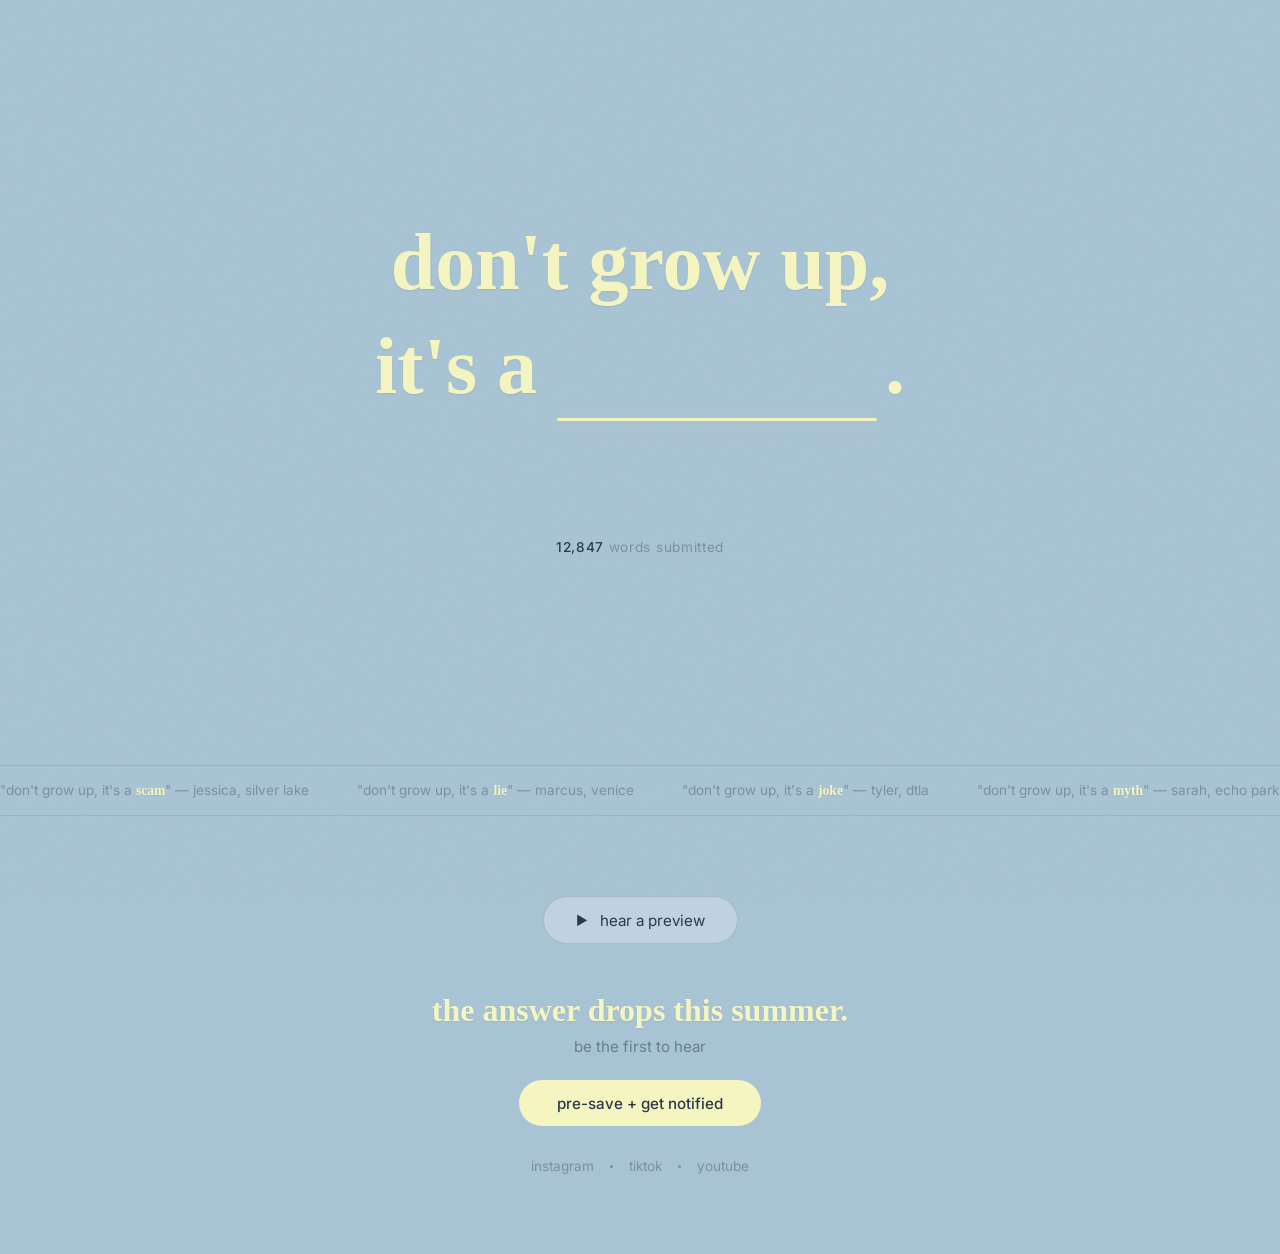
==== index.html @ 8f27a14a "Initial build: dontgrowup.la campaign site Interactive "fill in the blank" billboard campaign for An" ====
<!DOCTYPE html>
<html lang="en">
<head>
  <meta charset="UTF-8">
  <meta name="viewport" content="width=device-width, initial-scale=1.0">
  <title>Don't Grow Up</title>
  <meta name="description" content="Don't Grow Up, It's a ___. What's your word?">
  <meta property="og:title" content="Don't Grow Up, It's a ___">
  <meta property="og:description" content="Fill in the blank. Your word could end up on a billboard in LA.">
  <meta property="og:type" content="website">
  <link rel="preconnect" href="https://fonts.googleapis.com">
  <link rel="preconnect" href="https://fonts.gstatic.com" crossorigin>
  <link href="https://fonts.googleapis.com/css2?family=Coming+Soon&family=Inter:wght@400;500;600&display=swap" rel="stylesheet">
  <link rel="stylesheet" href="style.css">
</head>
<body>
  <!-- Film grain overlay -->
  <div class="grain"></div>

  <!-- Twinkling stars -->
  <div class="stars" id="stars" aria-hidden="true"></div>

  <!-- Hero: The Billboard -->
  <section class="hero">
    <div class="billboard">
      <p class="headline">don't grow up,</p>
      <div class="blank-line">
        <span class="headline">it's a&nbsp;</span>
        <div class="input-wrapper">
          <input
            type="text"
            id="word-input"
            maxlength="20"
            placeholder=""
            autocomplete="off"
            spellcheck="false"
          >
          <div class="input-underline"></div>
        </div>
        <span class="headline period">.</span>
      </div>
      <button id="submit-btn" class="submit-btn" disabled>put it on a billboard</button>
    </div>
    <p class="counter"><span id="count">12,847</span> words submitted</p>
  </section>

  <!-- After submission: Billboard reveal -->
  <section class="reveal hidden" id="reveal">
    <div class="billboard-mockup">
      <div class="mockup-inner">
        <p class="mockup-headline">don't grow up,</p>
        <p class="mockup-word">it's a <span id="reveal-word"></span>.</p>
        <p class="mockup-attribution">— <span id="reveal-city">Los Angeles</span></p>
      </div>
    </div>
    <p class="reveal-text">your word is live in LA</p>
    <div class="reveal-actions">
      <button class="btn-primary" id="share-btn">share your billboard</button>
      <button class="btn-secondary" id="another-btn">submit another word</button>
    </div>
  </section>

  <!-- Ticker -->
  <div class="ticker-container">
    <div class="ticker" id="ticker">
      <div class="ticker-track">
        <span class="ticker-item">"don't grow up, it's a <em>scam</em>" — jessica, silver lake</span>
        <span class="ticker-item">"don't grow up, it's a <em>lie</em>" — marcus, venice</span>
        <span class="ticker-item">"don't grow up, it's a <em>joke</em>" — tyler, dtla</span>
        <span class="ticker-item">"don't grow up, it's a <em>myth</em>" — sarah, echo park</span>
        <span class="ticker-item">"don't grow up, it's a <em>dream</em>" — alex, santa monica</span>
        <span class="ticker-item">"don't grow up, it's a <em>vibe</em>" — priya, koreatown</span>
        <span class="ticker-item">"don't grow up, it's a <em>choice</em>" — daniel, pasadena</span>
        <span class="ticker-item">"don't grow up, it's a <em>scam</em>" — jessica, silver lake</span>
        <span class="ticker-item">"don't grow up, it's a <em>lie</em>" — marcus, venice</span>
        <span class="ticker-item">"don't grow up, it's a <em>joke</em>" — tyler, dtla</span>
        <span class="ticker-item">"don't grow up, it's a <em>myth</em>" — sarah, echo park</span>
        <span class="ticker-item">"don't grow up, it's a <em>dream</em>" — alex, santa monica</span>
        <span class="ticker-item">"don't grow up, it's a <em>vibe</em>" — priya, koreatown</span>
        <span class="ticker-item">"don't grow up, it's a <em>choice</em>" — daniel, pasadena</span>
      </div>
    </div>
  </div>

  <!-- Preview + Signup section -->
  <section class="signup">
    <!-- Song preview teaser -->
    <div class="preview-section">
      <div class="preview-custom" id="preview-custom">
        <button class="preview-btn" id="preview-btn">
          <span class="preview-icon">&#9654;</span>
          <span class="preview-label">hear a preview</span>
        </button>
        <div class="preview-player hidden" id="preview-player">
          <div class="waveform">
            <div class="waveform-bar"></div>
            <div class="waveform-bar"></div>
            <div class="waveform-bar"></div>
            <div class="waveform-bar"></div>
            <div class="waveform-bar"></div>
            <div class="waveform-bar"></div>
            <div class="waveform-bar"></div>
            <div class="waveform-bar"></div>
            <div class="waveform-bar"></div>
            <div class="waveform-bar"></div>
            <div class="waveform-bar"></div>
            <div class="waveform-bar"></div>
          </div>
          <div class="preview-progress">
            <div class="preview-progress-bar" id="preview-progress-bar"></div>
          </div>
          <a href="https://laylo.com/anakahan/presavesongs" target="_blank" rel="noopener" class="preview-fade-text">pre-save to hear the rest</a>
        </div>
      </div>
    </div>

    <h2 class="signup-heading">the answer drops this summer.</h2>
    <a href="https://laylo.com/anakahan/presavesongs" target="_blank" rel="noopener" class="signup-sub-link">be the first to hear</a>
    <a href="https://laylo.com/anakahan/presavesongs" target="_blank" rel="noopener" class="btn-primary signup-btn">pre-save + get notified</a>
    <div class="social-links">
      <a href="https://www.instagram.com/analilykahan/" target="_blank" rel="noopener" class="social-link">instagram</a>
      <span class="social-dot"></span>
      <a href="https://www.tiktok.com/@anakahaan" target="_blank" rel="noopener" class="social-link">tiktok</a>
      <span class="social-dot"></span>
      <a href="https://www.youtube.com/user/AnaKahan" target="_blank" rel="noopener" class="social-link">youtube</a>
    </div>
  </section>

  <script src="script.js"></script>
</body>
</html>
---- style.css ----
/* ============================================
   Don't Grow Up, It's a ___
   Brand: Coming Soon + Inter
   Palette: Muted blue-grey bg, pale lemon yellow
   ============================================ */

:root {
  --bg: #A8C4D4;
  --bg-light: #B5CFDD;
  --yellow: #F5F5C2;
  --yellow-dark: #E8E8A0;
  --text: #2A3A4A;
  --text-light: #4A6275;
  --muted: #7A909E;
  --white: #FFFFFF;
  --font-primary: 'Coming Soon', cursive;
  --font-secondary: 'Inter', sans-serif;
}

* {
  margin: 0;
  padding: 0;
  box-sizing: border-box;
}

html {
  font-size: 16px;
  scroll-behavior: smooth;
}

body {
  background: var(--bg);
  color: var(--text);
  font-family: var(--font-secondary);
  overflow-x: hidden;
  min-height: 100vh;
}

/* Film grain overlay */
.grain {
  position: fixed;
  top: 0;
  left: 0;
  width: 100%;
  height: 100%;
  pointer-events: none;
  z-index: 1000;
  opacity: 0.03;
  background-image: url("data:image/svg+xml,%3Csvg viewBox='0 0 256 256' xmlns='http://www.w3.org/2000/svg'%3E%3Cfilter id='noise'%3E%3CfeTurbulence type='fractalNoise' baseFrequency='0.9' numOctaves='4' stitchTiles='stitch'/%3E%3C/filter%3E%3Crect width='100%25' height='100%25' filter='url(%23noise)'/%3E%3C/svg%3E");
  background-repeat: repeat;
  background-size: 256px 256px;
}

/* ============================================
   Hero Section
   ============================================ */

.hero {
  display: flex;
  flex-direction: column;
  align-items: center;
  justify-content: center;
  min-height: 85vh;
  padding: 2rem;
  position: relative;
}

.billboard {
  text-align: center;
  max-width: 720px;
  width: 100%;
}

.headline {
  font-family: var(--font-primary);
  color: var(--yellow);
  font-size: clamp(2.4rem, 7vw, 5rem);
  line-height: 1.3;
  font-weight: 700;
  text-transform: lowercase;
  text-shadow: 0 1px 2px rgba(0, 0, 0, 0.08);
}

.blank-line {
  display: flex;
  align-items: baseline;
  justify-content: center;
  flex-wrap: nowrap;
  gap: 0;
}

.period {
  margin-left: 0.1em;
}

.input-wrapper {
  position: relative;
  display: inline-flex;
  flex-direction: column;
}

#word-input {
  font-family: var(--font-primary);
  font-size: clamp(2.4rem, 7vw, 5rem);
  font-weight: 700;
  color: var(--yellow);
  background: transparent;
  border: none;
  outline: none;
  width: 8ch;
  min-width: 5ch;
  caret-color: var(--yellow);
  padding: 0;
  line-height: 1.3;
}

#word-input::placeholder {
  color: transparent;
}

.input-underline {
  height: 3px;
  background: var(--yellow);
  border-radius: 2px;
  transition: background 0.3s ease, box-shadow 0.3s ease;
}

#word-input:focus ~ .input-underline {
  box-shadow: 0 2px 16px rgba(240, 239, 160, 0.3);
}

.submit-btn {
  font-family: var(--font-secondary);
  font-size: 0.95rem;
  font-weight: 500;
  letter-spacing: 0.02em;
  color: var(--text);
  background: var(--yellow);
  border: none;
  border-radius: 100px;
  padding: 0.85rem 2.4rem;
  margin-top: 2.5rem;
  cursor: pointer;
  transition: all 0.3s ease;
  text-transform: lowercase;
  opacity: 0;
  transform: translateY(10px);
  pointer-events: none;
}

.submit-btn.visible {
  opacity: 1;
  transform: translateY(0);
  pointer-events: all;
}

.submit-btn:hover {
  background: var(--white);
  box-shadow: 0 4px 24px rgba(240, 239, 160, 0.3);
}

.submit-btn:disabled {
  opacity: 0;
  pointer-events: none;
}

.counter {
  font-family: var(--font-secondary);
  font-size: 0.85rem;
  color: var(--muted);
  margin-top: 2rem;
  letter-spacing: 0.05em;
  text-transform: lowercase;
}

#count {
  color: var(--text);
  font-weight: 500;
}

/* ============================================
   Reveal Section (after submission)
   ============================================ */

.reveal {
  display: flex;
  flex-direction: column;
  align-items: center;
  justify-content: center;
  min-height: 85vh;
  padding: 2rem;
}

.reveal.hidden {
  display: none;
}

.billboard-mockup {
  background: var(--bg-light);
  border: 2px solid var(--yellow);
  border-radius: 8px;
  padding: 3rem 4rem;
  max-width: 600px;
  width: 100%;
  text-align: center;
  position: relative;
  box-shadow: 0 8px 40px rgba(42, 58, 74, 0.08);
}

.mockup-inner {
  position: relative;
  z-index: 1;
}

.mockup-headline {
  font-family: var(--font-primary);
  color: var(--yellow);
  font-size: clamp(1.4rem, 4vw, 2.2rem);
  font-weight: 700;
  margin-bottom: 0.25rem;
}

.mockup-word {
  font-family: var(--font-primary);
  color: var(--yellow);
  font-size: clamp(1.4rem, 4vw, 2.2rem);
  font-weight: 700;
}

.mockup-word span {
  color: var(--white);
  font-weight: 400;
  text-shadow: 0 1px 8px rgba(0, 0, 0, 0.1);
}

.mockup-attribution {
  font-family: var(--font-secondary);
  color: var(--text-light);
  font-size: 0.9rem;
  margin-top: 1.5rem;
  opacity: 0.7;
}

.reveal-text {
  font-family: var(--font-primary);
  color: var(--text);
  font-size: 1.3rem;
  margin-top: 2rem;
  animation: fadeInUp 0.6s ease 0.3s both;
}

.reveal-actions {
  display: flex;
  gap: 1rem;
  margin-top: 1.5rem;
  flex-wrap: wrap;
  justify-content: center;
  animation: fadeInUp 0.6s ease 0.5s both;
}

.btn-primary {
  font-family: var(--font-secondary);
  font-size: 0.95rem;
  font-weight: 500;
  color: var(--text);
  background: var(--yellow);
  border: none;
  border-radius: 100px;
  padding: 0.85rem 2.4rem;
  cursor: pointer;
  transition: all 0.3s ease;
  text-transform: lowercase;
}

.btn-primary:hover {
  background: var(--white);
  box-shadow: 0 4px 24px rgba(240, 239, 160, 0.3);
}

.btn-secondary {
  font-family: var(--font-secondary);
  font-size: 0.95rem;
  font-weight: 500;
  color: var(--text);
  background: transparent;
  border: 1px solid var(--muted);
  border-radius: 100px;
  padding: 0.85rem 2.4rem;
  cursor: pointer;
  transition: all 0.3s ease;
  text-transform: lowercase;
}

.btn-secondary:hover {
  border-color: var(--text);
}

/* ============================================
   Ticker
   ============================================ */

.ticker-container {
  width: 100%;
  overflow: hidden;
  border-top: 1px solid rgba(42, 58, 74, 0.1);
  border-bottom: 1px solid rgba(42, 58, 74, 0.1);
  padding: 1rem 0;
}

.ticker {
  overflow: hidden;
  width: 100%;
}

.ticker-track {
  display: flex;
  gap: 3rem;
  animation: scroll 40s linear infinite;
  width: max-content;
}

.ticker-item {
  font-family: var(--font-secondary);
  font-size: 0.85rem;
  color: var(--muted);
  white-space: nowrap;
  text-transform: lowercase;
}

.ticker-item em {
  color: var(--yellow);
  font-style: normal;
  font-family: var(--font-primary);
  font-weight: 700;
  text-shadow: 0 1px 2px rgba(0, 0, 0, 0.08);
}

@keyframes scroll {
  0% { transform: translateX(0); }
  100% { transform: translateX(-50%); }
}

/* ============================================
   Preview Player
   ============================================ */

.preview-section {
  display: flex;
  flex-direction: column;
  align-items: center;
  margin-bottom: 3rem;
}

.preview-btn {
  display: flex;
  align-items: center;
  gap: 0.75rem;
  font-family: var(--font-secondary);
  font-size: 0.95rem;
  color: var(--text);
  background: rgba(255, 255, 255, 0.25);
  border: 1px solid rgba(42, 58, 74, 0.15);
  border-radius: 100px;
  padding: 0.85rem 2rem;
  cursor: pointer;
  transition: all 0.3s ease;
  text-transform: lowercase;
  backdrop-filter: blur(4px);
}

.preview-btn:hover {
  background: rgba(255, 255, 255, 0.4);
  border-color: var(--yellow-dark);
}

.preview-icon {
  font-size: 0.8rem;
  color: var(--text);
}

.preview-player {
  display: flex;
  flex-direction: column;
  align-items: center;
  gap: 1rem;
  margin-top: 1.5rem;
}

.preview-player.hidden {
  display: none;
}

.waveform {
  display: flex;
  align-items: center;
  gap: 4px;
  height: 48px;
  padding: 0 1rem;
}

.waveform-bar {
  width: 4px;
  background: var(--yellow);
  border-radius: 2px;
  animation: wave 1.2s ease-in-out infinite;
}

.waveform-bar:nth-child(1)  { height: 16px; animation-delay: 0s; }
.waveform-bar:nth-child(2)  { height: 28px; animation-delay: 0.1s; }
.waveform-bar:nth-child(3)  { height: 36px; animation-delay: 0.2s; }
.waveform-bar:nth-child(4)  { height: 22px; animation-delay: 0.15s; }
.waveform-bar:nth-child(5)  { height: 40px; animation-delay: 0.3s; }
.waveform-bar:nth-child(6)  { height: 30px; animation-delay: 0.25s; }
.waveform-bar:nth-child(7)  { height: 44px; animation-delay: 0.35s; }
.waveform-bar:nth-child(8)  { height: 24px; animation-delay: 0.2s; }
.waveform-bar:nth-child(9)  { height: 36px; animation-delay: 0.4s; }
.waveform-bar:nth-child(10) { height: 20px; animation-delay: 0.15s; }
.waveform-bar:nth-child(11) { height: 32px; animation-delay: 0.3s; }
.waveform-bar:nth-child(12) { height: 14px; animation-delay: 0.1s; }

@keyframes wave {
  0%, 100% { transform: scaleY(1); }
  50% { transform: scaleY(0.5); }
}

.preview-progress {
  width: 200px;
  height: 3px;
  background: rgba(42, 58, 74, 0.15);
  border-radius: 2px;
  overflow: hidden;
}

.preview-progress-bar {
  height: 100%;
  width: 0%;
  background: var(--yellow);
  border-radius: 2px;
  transition: width 0.3s linear;
}

.preview-fade-text {
  font-family: var(--font-secondary);
  font-size: 0.85rem;
  color: var(--muted);
  text-transform: lowercase;
  text-decoration: none;
  transition: color 0.3s ease;
}

.preview-fade-text:hover {
  color: var(--text);
  text-decoration: underline;
}

/* ============================================
   Signup Section
   ============================================ */

.signup {
  display: flex;
  flex-direction: column;
  align-items: center;
  padding: 5rem 2rem;
  max-width: 480px;
  margin: 0 auto;
}

.signup-heading {
  font-family: var(--font-primary);
  color: var(--yellow);
  font-size: clamp(1.5rem, 4vw, 2rem);
  text-align: center;
  font-weight: 700;
  text-transform: lowercase;
  text-shadow: 0 1px 2px rgba(0, 0, 0, 0.08);
  white-space: nowrap;
}

.signup-sub,
.signup-sub-link {
  font-family: var(--font-secondary);
  color: var(--text-light);
  font-size: 0.95rem;
  margin-top: 0.5rem;
  opacity: 0.7;
  text-transform: lowercase;
  text-decoration: none;
  transition: opacity 0.3s ease;
}

.signup-sub-link:hover {
  opacity: 1;
  text-decoration: underline;
}

.signup-form {
  display: flex;
  flex-direction: column;
  gap: 0.75rem;
  width: 100%;
  margin-top: 2rem;
}

.signup-input {
  font-family: var(--font-secondary);
  font-size: 1rem;
  color: var(--text);
  background: rgba(255, 255, 255, 0.35);
  border: 1px solid rgba(42, 58, 74, 0.12);
  border-radius: 100px;
  padding: 0.9rem 1.5rem;
  outline: none;
  transition: border-color 0.3s ease, background 0.3s ease;
  text-transform: lowercase;
  backdrop-filter: blur(4px);
}

.signup-input::placeholder {
  color: var(--muted);
}

.signup-input:focus {
  border-color: var(--yellow-dark);
  background: rgba(255, 255, 255, 0.5);
}

.signup-btn {
  margin-top: 1.5rem;
  display: inline-block;
  text-decoration: none;
}

/* Streaming links */
.streaming-links {
  display: flex;
  gap: 1.5rem;
  margin-top: 2.5rem;
  flex-wrap: wrap;
  justify-content: center;
}

.stream-link {
  display: flex;
  align-items: center;
  gap: 0.5rem;
  color: var(--text-light);
  text-decoration: none;
  font-size: 0.9rem;
  opacity: 0.7;
  transition: opacity 0.3s ease, color 0.3s ease;
  text-transform: lowercase;
}

.stream-link:hover {
  opacity: 1;
  color: var(--text);
}

.stream-icon {
  width: 20px;
  height: 20px;
}

/* Social links */
.social-links {
  display: flex;
  align-items: center;
  gap: 1rem;
  margin-top: 2rem;
}

.social-link {
  color: var(--muted);
  text-decoration: none;
  font-size: 0.85rem;
  transition: color 0.3s ease;
  text-transform: lowercase;
}

.social-link:hover {
  color: var(--text);
}

.social-dot {
  width: 3px;
  height: 3px;
  background: var(--muted);
  border-radius: 50%;
}

/* ============================================
   Twinkling Stars
   ============================================ */

.stars {
  position: fixed;
  top: 0;
  left: 0;
  width: 100%;
  height: 100%;
  pointer-events: none;
  z-index: 1;
}

.star {
  position: absolute;
  animation: twinkle var(--duration) ease-in-out infinite;
  animation-delay: var(--delay);
  opacity: 0;
}

.star svg {
  width: var(--size);
  height: var(--size);
  fill: var(--yellow);
}

@keyframes twinkle {
  0%, 100% { opacity: 0; transform: scale(0.6) rotate(0deg); }
  20% { opacity: 0.4; }
  50% { opacity: var(--max-opacity); transform: scale(1) rotate(15deg); }
  80% { opacity: 0.4; }
}

/* ============================================
   Animations
   ============================================ */

@keyframes fadeInUp {
  from {
    opacity: 0;
    transform: translateY(20px);
  }
  to {
    opacity: 1;
    transform: translateY(0);
  }
}

.hero {
  animation: fadeInUp 0.8s ease both;
}

.billboard-mockup {
  animation: fadeInUp 0.6s ease both;
}

/* ============================================
   Responsive
   ============================================ */

@media (max-width: 600px) {
  .hero {
    min-height: 80vh;
    padding: 1.5rem;
  }

  .blank-line {
    flex-wrap: wrap;
    justify-content: center;
  }

  #word-input {
    text-align: center;
    width: 100%;
  }

  .billboard-mockup {
    padding: 2rem 1.5rem;
  }

  .reveal-actions {
    flex-direction: column;
    width: 100%;
    max-width: 300px;
  }

  .reveal-actions button {
    width: 100%;
  }

  .streaming-links {
    flex-direction: column;
    align-items: center;
  }
}
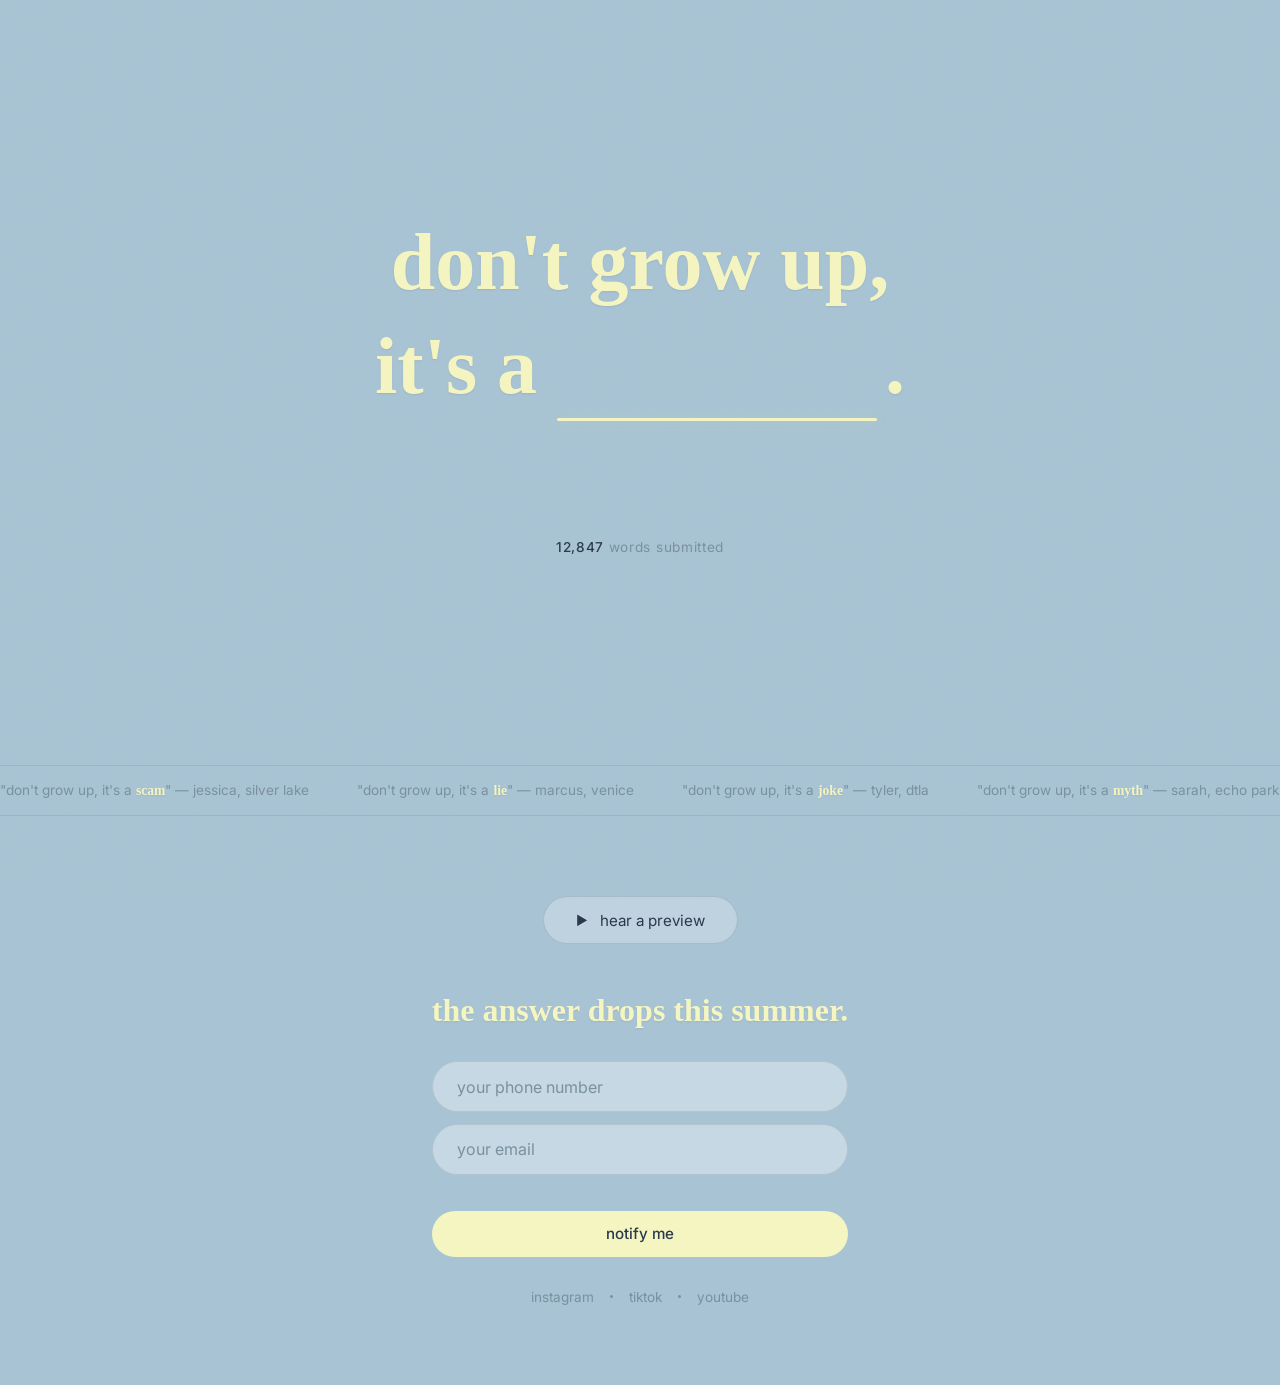
==== commit f465117d: "Add Laylo integration, bigger stars, phone/email form - Phone/email form stores locally, then prompt" ====
--- a/index.html
+++ b/index.html
@@ -115,8 +115,15 @@
     </div>
 
     <h2 class="signup-heading">the answer drops this summer.</h2>
-    <a href="https://laylo.com/anakahan/presavesongs" target="_blank" rel="noopener" class="signup-sub-link">be the first to hear</a>
-    <a href="https://laylo.com/anakahan/presavesongs" target="_blank" rel="noopener" class="btn-primary signup-btn">pre-save + get notified</a>
+    <form class="signup-form" id="signup-form">
+      <input type="tel" id="phone-input" placeholder="your phone number" class="signup-input">
+      <input type="email" id="email-input" placeholder="your email" class="signup-input">
+      <button type="submit" class="btn-primary signup-btn">notify me</button>
+    </form>
+    <div class="signup-success hidden" id="signup-success">
+      <p class="success-text">you're in.</p>
+      <a href="https://laylo.com/anakahan/presavesongs" target="_blank" rel="noopener" class="btn-primary signup-btn">pre-save on spotify</a>
+    </div>
     <div class="social-links">
       <a href="https://www.instagram.com/analilykahan/" target="_blank" rel="noopener" class="social-link">instagram</a>
       <span class="social-dot"></span>
--- a/style.css
+++ b/style.css
@@ -502,6 +502,10 @@
   margin-top: 2rem;
 }
 
+.signup-form.hidden {
+  display: none;
+}
+
 .signup-input {
   font-family: var(--font-secondary);
   font-size: 1rem;
@@ -529,6 +533,27 @@
   margin-top: 1.5rem;
   display: inline-block;
   text-decoration: none;
+}
+
+.signup-success {
+  display: flex;
+  flex-direction: column;
+  align-items: center;
+  gap: 1rem;
+  margin-top: 1.5rem;
+  animation: fadeInUp 0.5s ease both;
+}
+
+.signup-success.hidden {
+  display: none;
+}
+
+.success-text {
+  font-family: var(--font-primary);
+  font-size: 1.2rem;
+  font-weight: 700;
+  color: var(--yellow);
+  text-shadow: 0 1px 2px rgba(0, 0, 0, 0.08);
 }
 
 /* Streaming links */
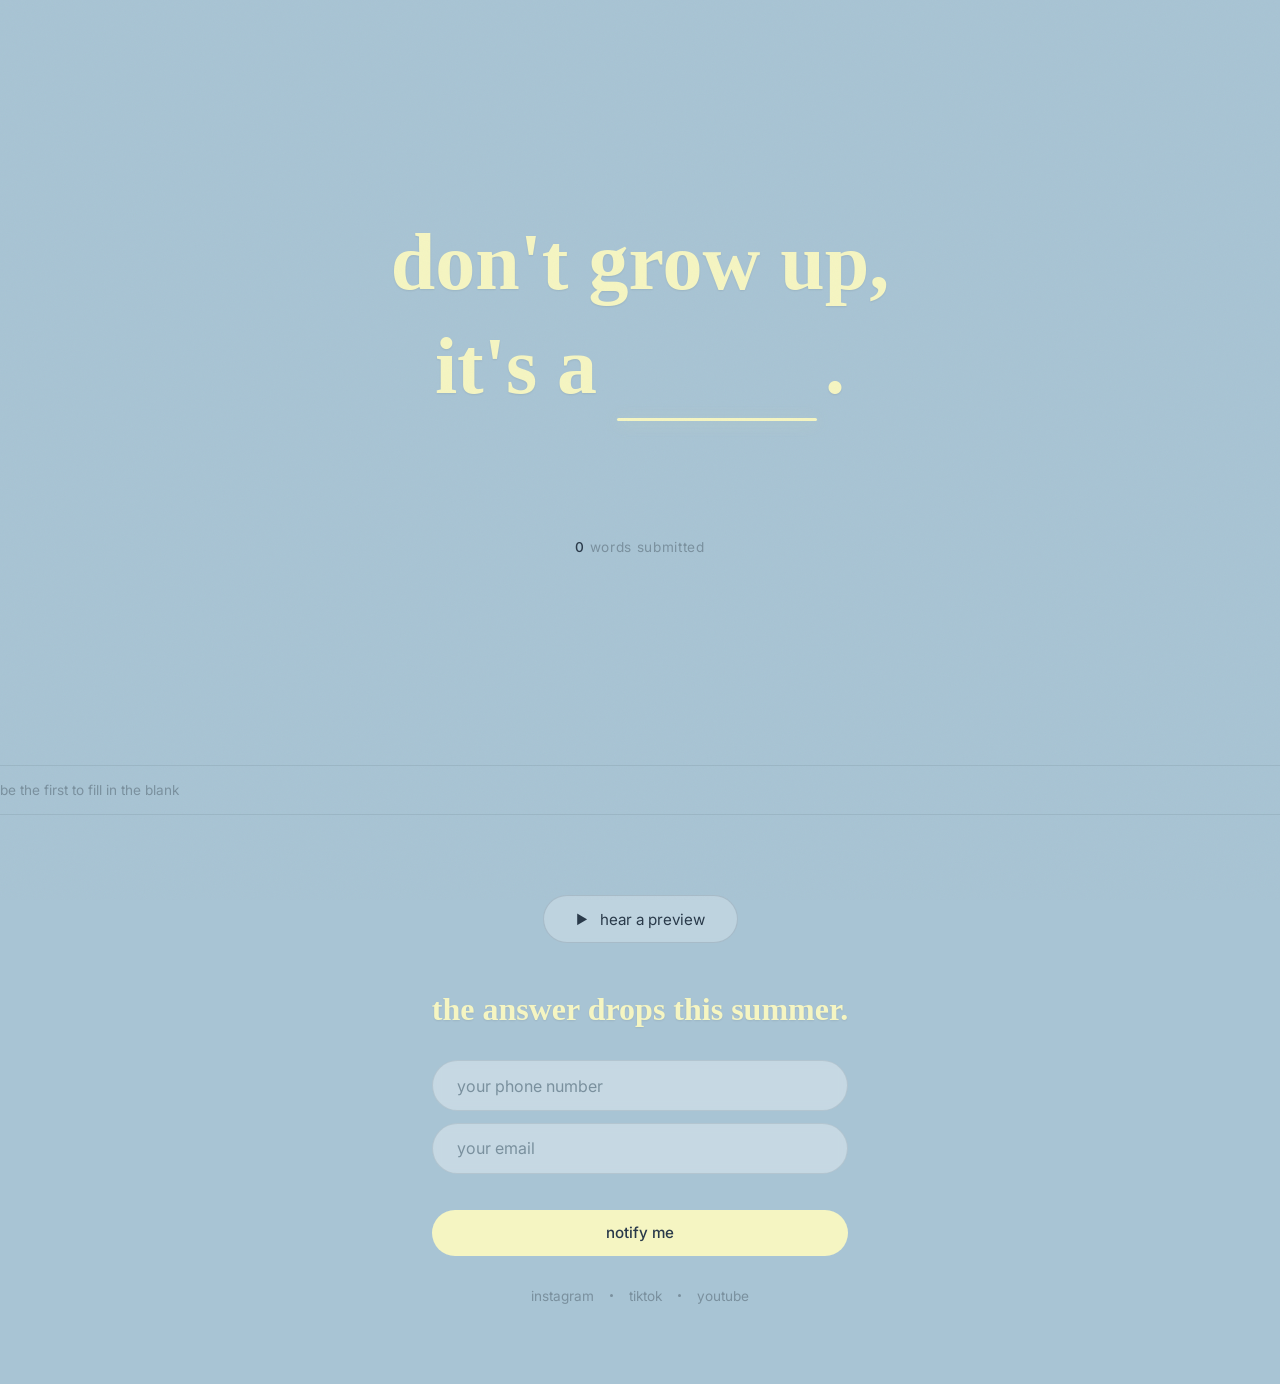
==== commit 1016d667: "Add backend API, real submissions, profanity filter, fix audio - Cloudflare Pages Functions + D1 for" ====
--- a/index.html
+++ b/index.html
@@ -41,7 +41,7 @@
       </div>
       <button id="submit-btn" class="submit-btn" disabled>put it on a billboard</button>
     </div>
-    <p class="counter"><span id="count">12,847</span> words submitted</p>
+    <p class="counter"><span id="count">0</span> words submitted</p>
   </section>
 
   <!-- After submission: Billboard reveal -->
@@ -64,20 +64,7 @@
   <div class="ticker-container">
     <div class="ticker" id="ticker">
       <div class="ticker-track">
-        <span class="ticker-item">"don't grow up, it's a <em>scam</em>" — jessica, silver lake</span>
-        <span class="ticker-item">"don't grow up, it's a <em>lie</em>" — marcus, venice</span>
-        <span class="ticker-item">"don't grow up, it's a <em>joke</em>" — tyler, dtla</span>
-        <span class="ticker-item">"don't grow up, it's a <em>myth</em>" — sarah, echo park</span>
-        <span class="ticker-item">"don't grow up, it's a <em>dream</em>" — alex, santa monica</span>
-        <span class="ticker-item">"don't grow up, it's a <em>vibe</em>" — priya, koreatown</span>
-        <span class="ticker-item">"don't grow up, it's a <em>choice</em>" — daniel, pasadena</span>
-        <span class="ticker-item">"don't grow up, it's a <em>scam</em>" — jessica, silver lake</span>
-        <span class="ticker-item">"don't grow up, it's a <em>lie</em>" — marcus, venice</span>
-        <span class="ticker-item">"don't grow up, it's a <em>joke</em>" — tyler, dtla</span>
-        <span class="ticker-item">"don't grow up, it's a <em>myth</em>" — sarah, echo park</span>
-        <span class="ticker-item">"don't grow up, it's a <em>dream</em>" — alex, santa monica</span>
-        <span class="ticker-item">"don't grow up, it's a <em>vibe</em>" — priya, koreatown</span>
-        <span class="ticker-item">"don't grow up, it's a <em>choice</em>" — daniel, pasadena</span>
+        <span class="ticker-item">be the first to fill in the blank</span>
       </div>
     </div>
   </div>
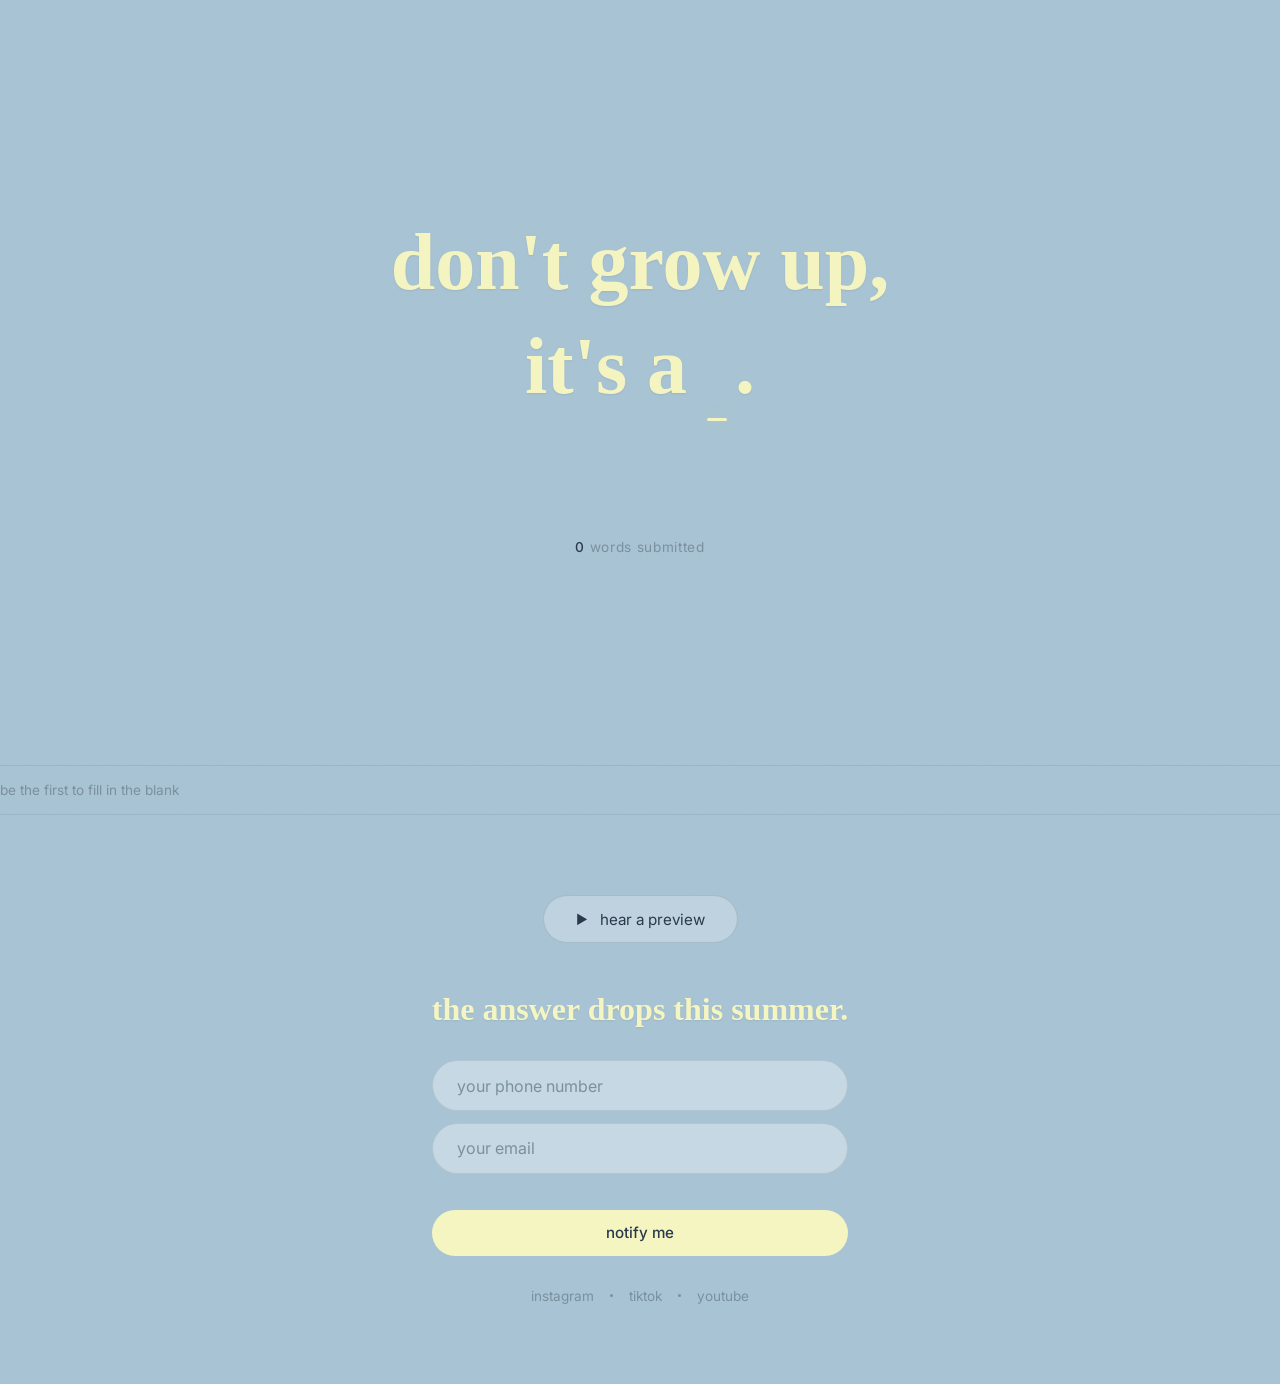
==== commit 9473ceaf: "Add name/city to submissions, fix input scaling, trim audio preview - Input underline starts at ~1 c" ====
--- a/index.html
+++ b/index.html
@@ -38,6 +38,10 @@
           <div class="input-underline"></div>
         </div>
         <span class="headline period">.</span>
+      </div>
+      <div class="detail-fields hidden" id="detail-fields">
+        <input type="text" id="name-input" placeholder="your first name" class="detail-input" maxlength="30" autocomplete="off">
+        <input type="text" id="city-input" placeholder="your city" class="detail-input" maxlength="50" autocomplete="off">
       </div>
       <button id="submit-btn" class="submit-btn" disabled>put it on a billboard</button>
     </div>
--- a/style.css
+++ b/style.css
@@ -107,8 +107,8 @@
   background: transparent;
   border: none;
   outline: none;
-  width: 8ch;
-  min-width: 5ch;
+  width: 20px;
+  min-width: 20px;
   caret-color: var(--yellow);
   padding: 0;
   line-height: 1.3;
@@ -127,6 +127,53 @@
 
 #word-input:focus ~ .input-underline {
   box-shadow: 0 2px 16px rgba(240, 239, 160, 0.3);
+}
+
+.detail-fields {
+  display: flex;
+  gap: 0.75rem;
+  margin-top: 1.5rem;
+  justify-content: center;
+  animation: fadeInUp 0.4s ease both;
+}
+
+.detail-fields.hidden {
+  display: none;
+}
+
+.detail-input {
+  font-family: var(--font-secondary);
+  font-size: 0.95rem;
+  color: var(--text);
+  background: rgba(255, 255, 255, 0.35);
+  border: 1px solid rgba(42, 58, 74, 0.12);
+  border-radius: 100px;
+  padding: 0.7rem 1.2rem;
+  outline: none;
+  transition: border-color 0.3s ease, background 0.3s ease;
+  text-transform: lowercase;
+  backdrop-filter: blur(4px);
+  width: 160px;
+  text-align: center;
+}
+
+.detail-input::placeholder {
+  color: var(--muted);
+}
+
+.detail-input:focus {
+  border-color: var(--yellow-dark);
+  background: rgba(255, 255, 255, 0.5);
+}
+
+@media (max-width: 600px) {
+  .detail-fields {
+    flex-direction: column;
+    align-items: center;
+  }
+  .detail-input {
+    width: 220px;
+  }
 }
 
 .submit-btn {
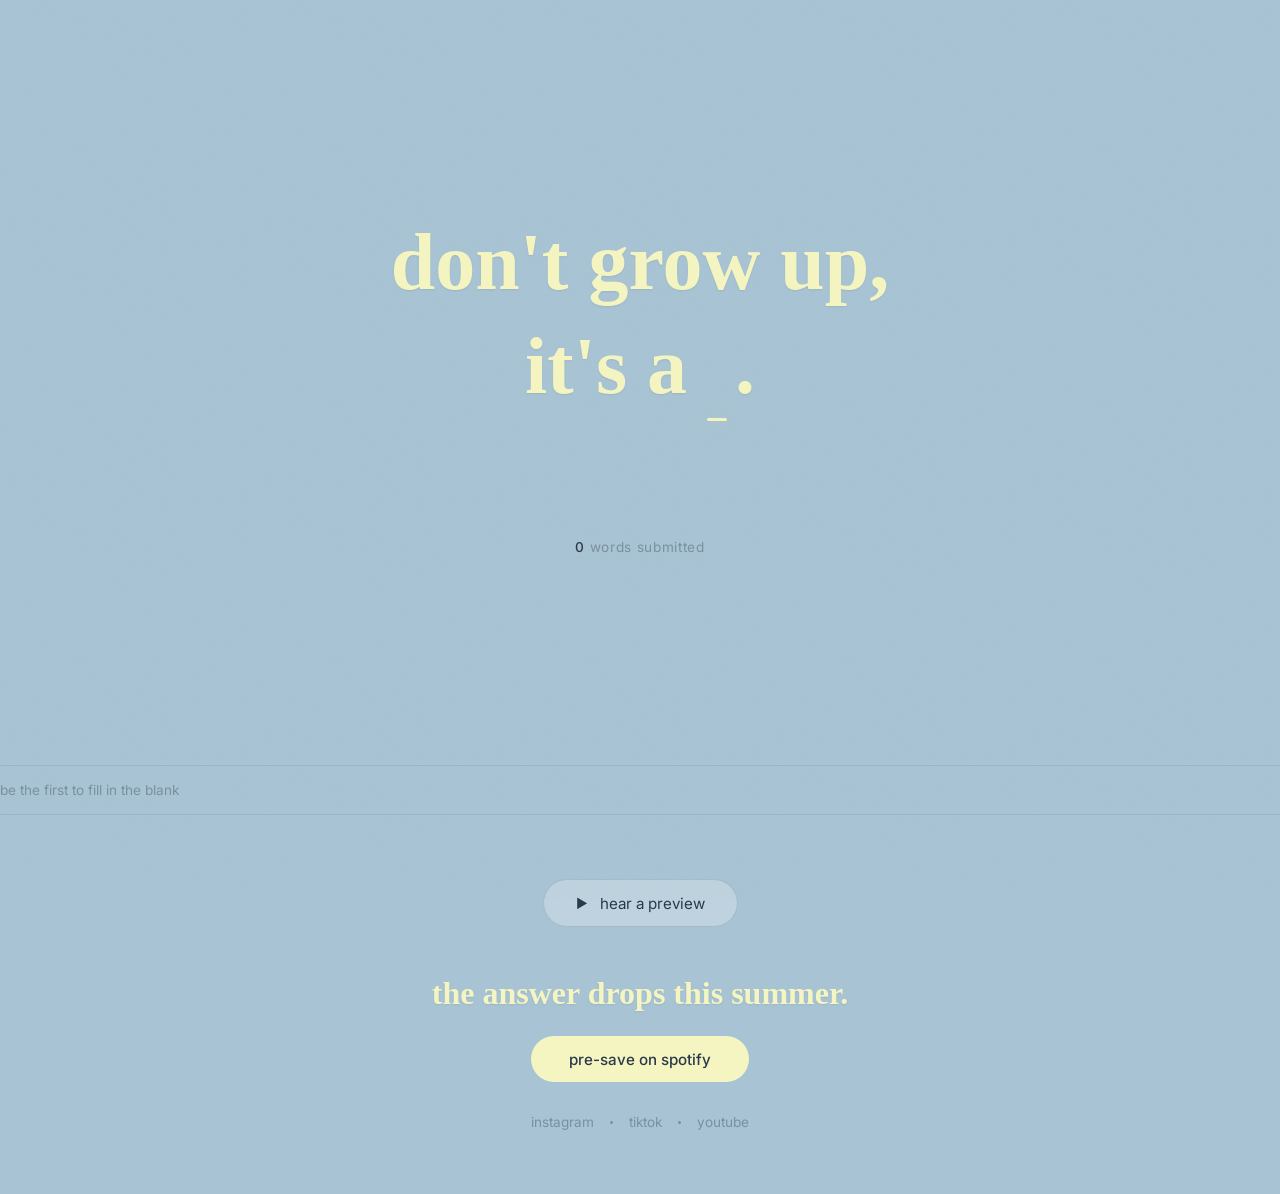
==== commit 02bf71ad: "Single-form flow: word + name + city + phone in one interaction - Phone number required to submit (g" ====
--- a/index.html
+++ b/index.html
@@ -40,8 +40,12 @@
         <span class="headline period">.</span>
       </div>
       <div class="detail-fields hidden" id="detail-fields">
-        <input type="text" id="name-input" placeholder="your first name" class="detail-input" maxlength="30" autocomplete="off">
-        <input type="text" id="city-input" placeholder="your city" class="detail-input" maxlength="50" autocomplete="off">
+        <div class="detail-row">
+          <input type="text" id="name-input" placeholder="your first name" class="detail-input" maxlength="30" autocomplete="off" required>
+          <input type="text" id="city-input" placeholder="your city" class="detail-input" maxlength="50" autocomplete="off">
+        </div>
+        <input type="tel" id="phone-input" placeholder="your phone number" class="detail-input detail-input-wide" maxlength="20" autocomplete="off" required>
+        <p class="detail-hint">to verify your entry</p>
       </div>
       <button id="submit-btn" class="submit-btn" disabled>put it on a billboard</button>
     </div>
@@ -59,6 +63,7 @@
     </div>
     <p class="reveal-text">your word is live in LA</p>
     <div class="reveal-actions">
+      <a href="https://laylo.com/anakahan/presavesongs" target="_blank" rel="noopener" class="btn-primary">pre-save on spotify</a>
       <button class="btn-primary" id="share-btn">share your billboard</button>
       <button class="btn-secondary" id="another-btn">submit another word</button>
     </div>
@@ -73,9 +78,8 @@
     </div>
   </div>
 
-  <!-- Preview + Signup section -->
-  <section class="signup">
-    <!-- Song preview teaser -->
+  <!-- Bottom section: preview + links -->
+  <section class="bottom-section">
     <div class="preview-section">
       <div class="preview-custom" id="preview-custom">
         <button class="preview-btn" id="preview-btn">
@@ -106,15 +110,8 @@
     </div>
 
     <h2 class="signup-heading">the answer drops this summer.</h2>
-    <form class="signup-form" id="signup-form">
-      <input type="tel" id="phone-input" placeholder="your phone number" class="signup-input">
-      <input type="email" id="email-input" placeholder="your email" class="signup-input">
-      <button type="submit" class="btn-primary signup-btn">notify me</button>
-    </form>
-    <div class="signup-success hidden" id="signup-success">
-      <p class="success-text">you're in.</p>
-      <a href="https://laylo.com/anakahan/presavesongs" target="_blank" rel="noopener" class="btn-primary signup-btn">pre-save on spotify</a>
-    </div>
+    <a href="https://laylo.com/anakahan/presavesongs" target="_blank" rel="noopener" class="btn-primary bottom-cta">pre-save on spotify</a>
+
     <div class="social-links">
       <a href="https://www.instagram.com/analilykahan/" target="_blank" rel="noopener" class="social-link">instagram</a>
       <span class="social-dot"></span>
--- a/style.css
+++ b/style.css
@@ -131,14 +131,21 @@
 
 .detail-fields {
   display: flex;
+  flex-direction: column;
+  align-items: center;
   gap: 0.75rem;
   margin-top: 1.5rem;
-  justify-content: center;
   animation: fadeInUp 0.4s ease both;
 }
 
 .detail-fields.hidden {
   display: none;
+}
+
+.detail-row {
+  display: flex;
+  gap: 0.75rem;
+  justify-content: center;
 }
 
 .detail-input {
@@ -157,6 +164,10 @@
   text-align: center;
 }
 
+.detail-input-wide {
+  width: 330px;
+}
+
 .detail-input::placeholder {
   color: var(--muted);
 }
@@ -166,13 +177,24 @@
   background: rgba(255, 255, 255, 0.5);
 }
 
+.detail-hint {
+  font-family: var(--font-secondary);
+  font-size: 0.75rem;
+  color: var(--muted);
+  text-transform: lowercase;
+  margin-top: -0.25rem;
+}
+
 @media (max-width: 600px) {
-  .detail-fields {
+  .detail-row {
     flex-direction: column;
     align-items: center;
   }
   .detail-input {
-    width: 220px;
+    width: 260px;
+  }
+  .detail-input-wide {
+    width: 260px;
   }
 }
 
@@ -501,14 +523,14 @@
 }
 
 /* ============================================
-   Signup Section
-   ============================================ */
-
-.signup {
+   Bottom Section
+   ============================================ */
+
+.bottom-section {
   display: flex;
   flex-direction: column;
   align-items: center;
-  padding: 5rem 2rem;
+  padding: 4rem 2rem;
   max-width: 480px;
   margin: 0 auto;
 }
@@ -524,94 +546,13 @@
   white-space: nowrap;
 }
 
-.signup-sub,
-.signup-sub-link {
-  font-family: var(--font-secondary);
-  color: var(--text-light);
-  font-size: 0.95rem;
-  margin-top: 0.5rem;
-  opacity: 0.7;
-  text-transform: lowercase;
-  text-decoration: none;
-  transition: opacity 0.3s ease;
-}
-
-.signup-sub-link:hover {
-  opacity: 1;
-  text-decoration: underline;
-}
-
-.signup-form {
-  display: flex;
-  flex-direction: column;
-  gap: 0.75rem;
-  width: 100%;
-  margin-top: 2rem;
-}
-
-.signup-form.hidden {
-  display: none;
-}
-
-.signup-input {
-  font-family: var(--font-secondary);
-  font-size: 1rem;
-  color: var(--text);
-  background: rgba(255, 255, 255, 0.35);
-  border: 1px solid rgba(42, 58, 74, 0.12);
-  border-radius: 100px;
-  padding: 0.9rem 1.5rem;
-  outline: none;
-  transition: border-color 0.3s ease, background 0.3s ease;
-  text-transform: lowercase;
-  backdrop-filter: blur(4px);
-}
-
-.signup-input::placeholder {
-  color: var(--muted);
-}
-
-.signup-input:focus {
-  border-color: var(--yellow-dark);
-  background: rgba(255, 255, 255, 0.5);
-}
-
-.signup-btn {
+.bottom-cta {
   margin-top: 1.5rem;
   display: inline-block;
   text-decoration: none;
 }
 
-.signup-success {
-  display: flex;
-  flex-direction: column;
-  align-items: center;
-  gap: 1rem;
-  margin-top: 1.5rem;
-  animation: fadeInUp 0.5s ease both;
-}
-
-.signup-success.hidden {
-  display: none;
-}
-
-.success-text {
-  font-family: var(--font-primary);
-  font-size: 1.2rem;
-  font-weight: 700;
-  color: var(--yellow);
-  text-shadow: 0 1px 2px rgba(0, 0, 0, 0.08);
-}
-
 /* Streaming links */
-.streaming-links {
-  display: flex;
-  gap: 1.5rem;
-  margin-top: 2.5rem;
-  flex-wrap: wrap;
-  justify-content: center;
-}
-
 .stream-link {
   display: flex;
   align-items: center;
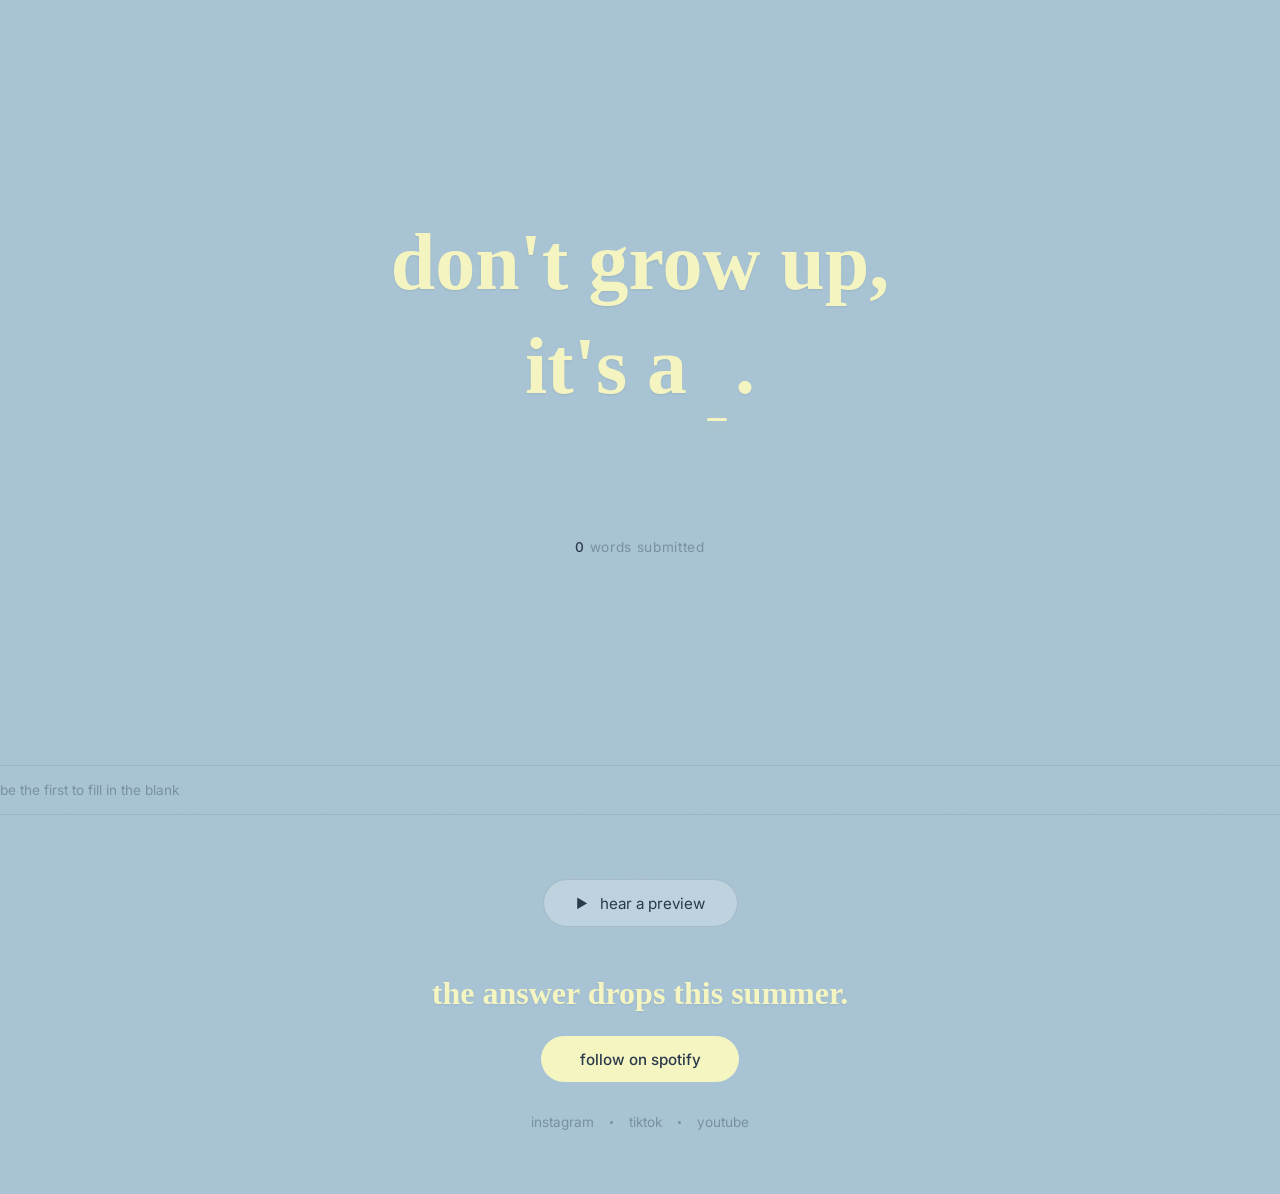
==== commit 48e43d6b: "Remove city field, auto-detect from IP, add Spotify artist link - City auto-detected via Cloudflare " ====
--- a/index.html
+++ b/index.html
@@ -42,9 +42,8 @@
       <div class="detail-fields hidden" id="detail-fields">
         <div class="detail-row">
           <input type="text" id="name-input" placeholder="your first name" class="detail-input" maxlength="30" autocomplete="off" required>
-          <input type="text" id="city-input" placeholder="your city" class="detail-input" maxlength="50" autocomplete="off">
+          <input type="tel" id="phone-input" placeholder="your phone number" class="detail-input" maxlength="20" autocomplete="off" required>
         </div>
-        <input type="tel" id="phone-input" placeholder="your phone number" class="detail-input detail-input-wide" maxlength="20" autocomplete="off" required>
         <p class="detail-hint">to verify your entry</p>
       </div>
       <button id="submit-btn" class="submit-btn" disabled>put it on a billboard</button>
@@ -63,7 +62,7 @@
     </div>
     <p class="reveal-text">your word is live in LA</p>
     <div class="reveal-actions">
-      <a href="https://laylo.com/anakahan/presavesongs" target="_blank" rel="noopener" class="btn-primary">pre-save on spotify</a>
+      <a href="https://open.spotify.com/artist/6enycJ8VKJvxQ2lyAo5xz3" target="_blank" rel="noopener" class="btn-primary">follow on spotify</a>
       <button class="btn-primary" id="share-btn">share your billboard</button>
       <button class="btn-secondary" id="another-btn">submit another word</button>
     </div>
@@ -104,13 +103,13 @@
           <div class="preview-progress">
             <div class="preview-progress-bar" id="preview-progress-bar"></div>
           </div>
-          <a href="https://laylo.com/anakahan/presavesongs" target="_blank" rel="noopener" class="preview-fade-text">pre-save to hear the rest</a>
+          <a href="https://open.spotify.com/artist/6enycJ8VKJvxQ2lyAo5xz3" target="_blank" rel="noopener" class="preview-fade-text">follow to hear the rest</a>
         </div>
       </div>
     </div>
 
     <h2 class="signup-heading">the answer drops this summer.</h2>
-    <a href="https://laylo.com/anakahan/presavesongs" target="_blank" rel="noopener" class="btn-primary bottom-cta">pre-save on spotify</a>
+    <a href="https://open.spotify.com/artist/6enycJ8VKJvxQ2lyAo5xz3" target="_blank" rel="noopener" class="btn-primary bottom-cta">follow on spotify</a>
 
     <div class="social-links">
       <a href="https://www.instagram.com/analilykahan/" target="_blank" rel="noopener" class="social-link">instagram</a>
